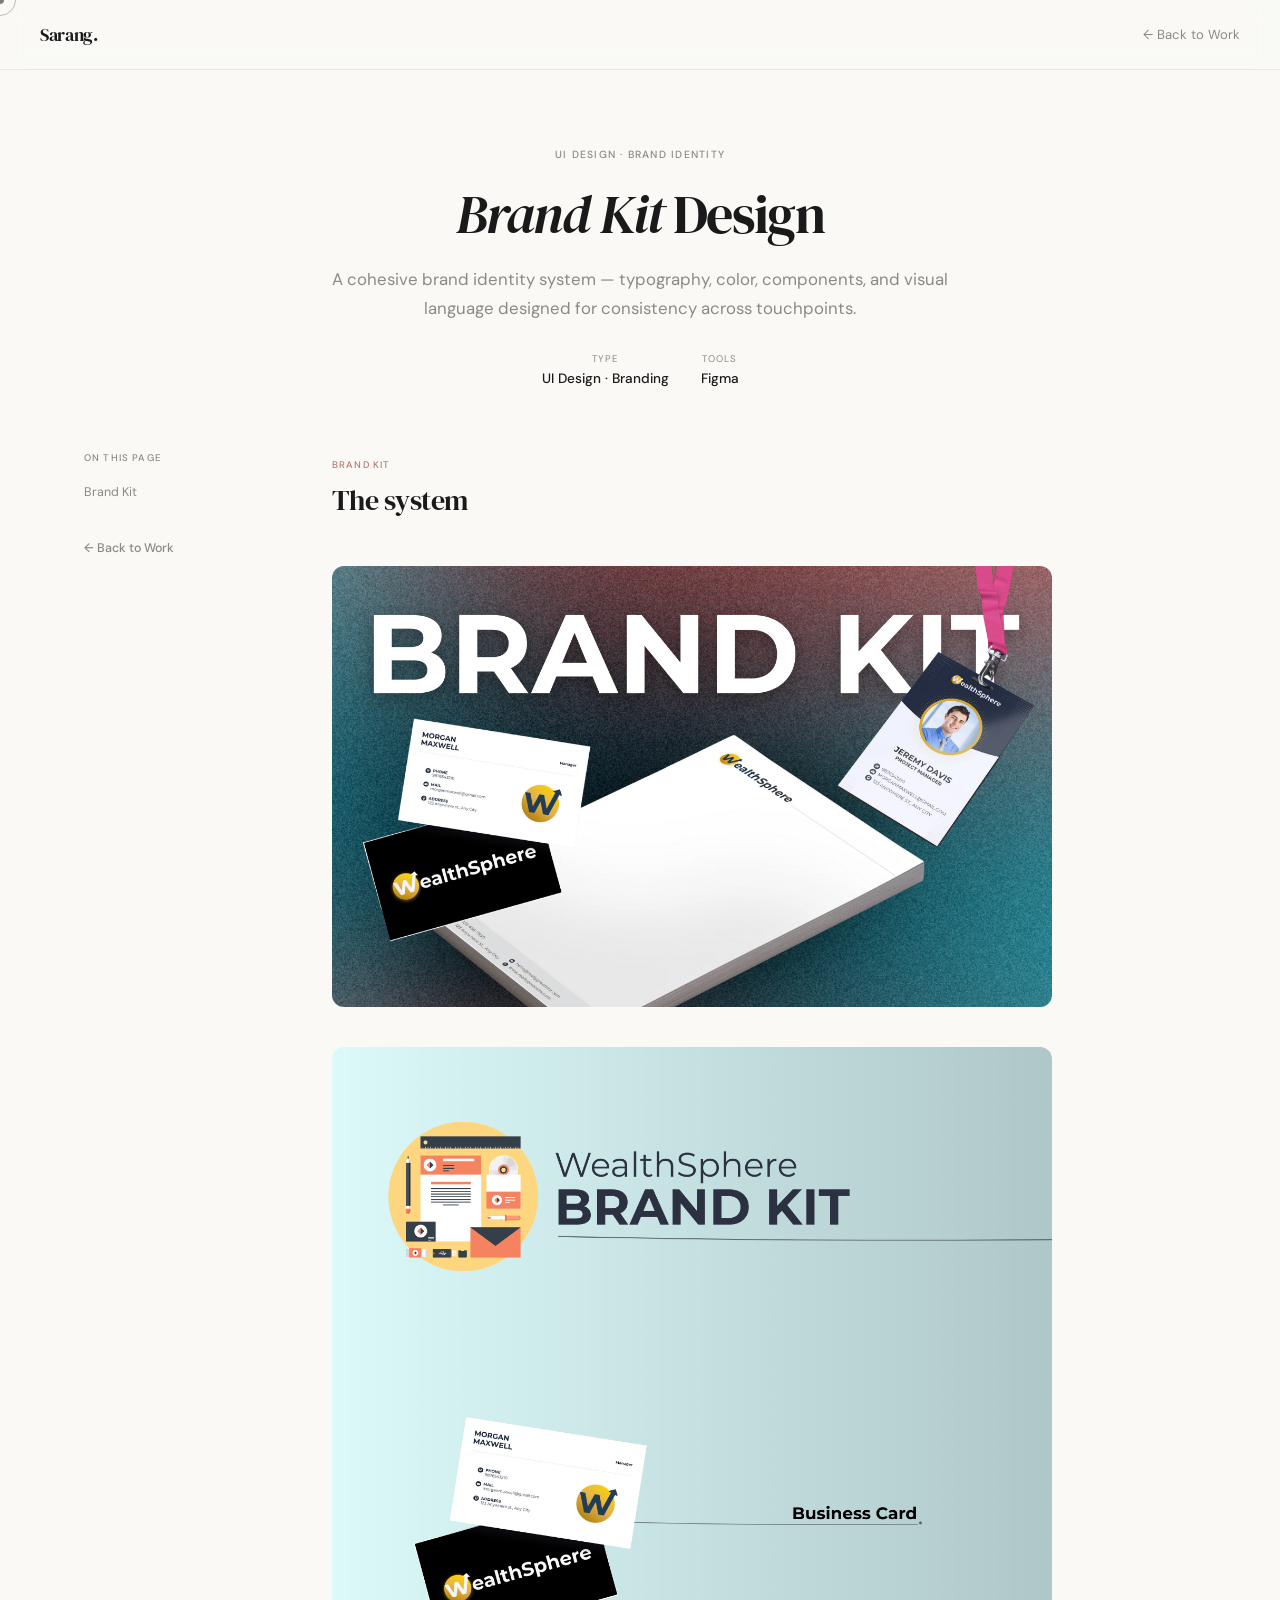
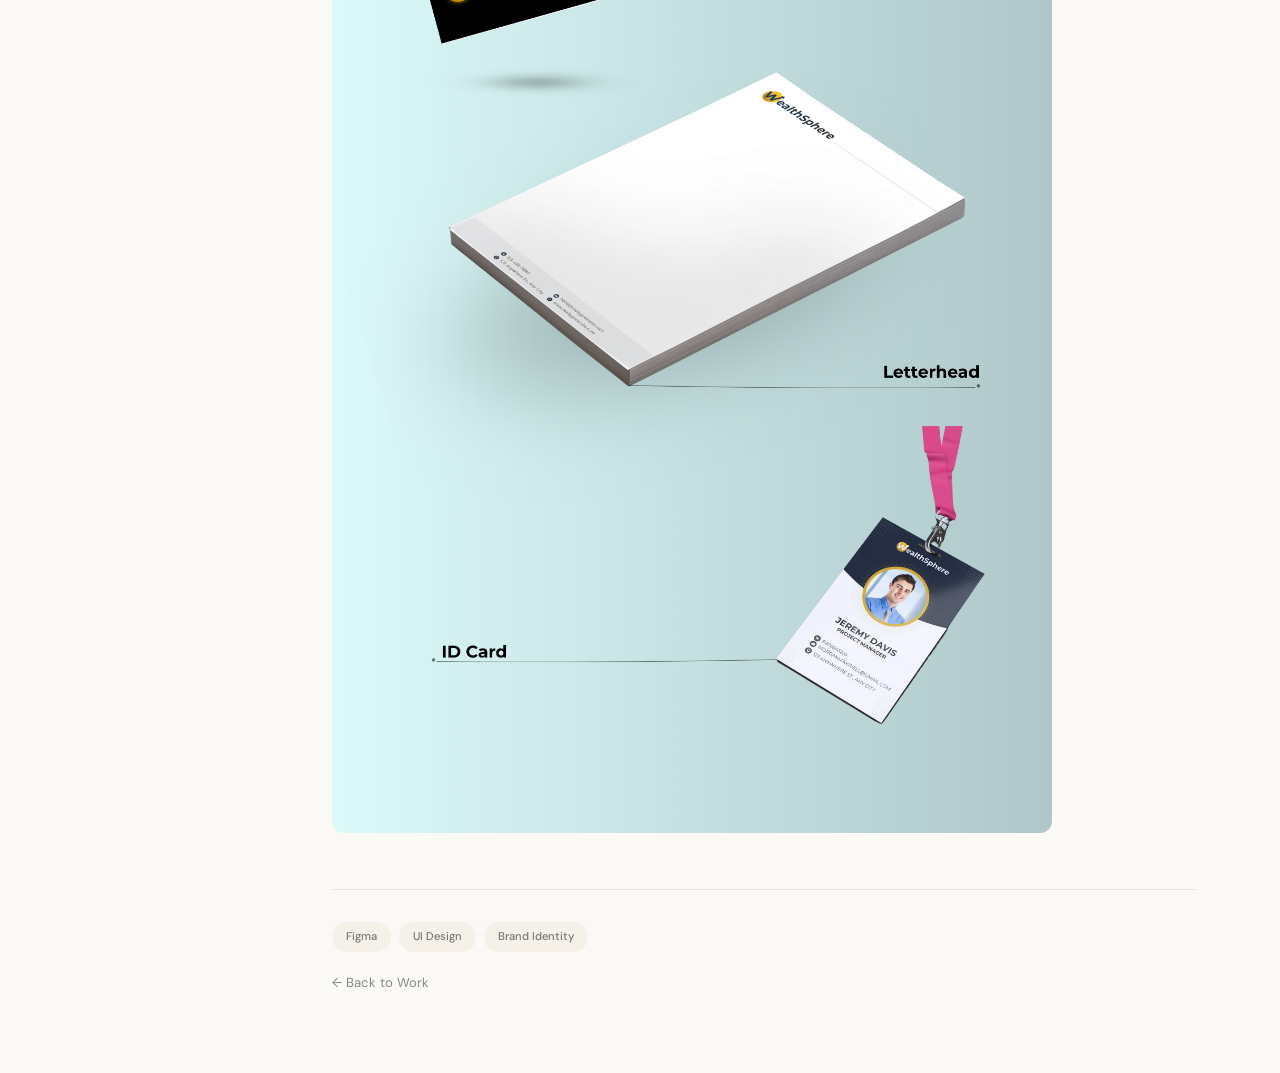
==== case-studies/brandkit.html @ 16dc3d40 "Add new case studies: EpicSix, Pulse, Kerala Murals, Brand Kit, Sandookchi, YONO" ====
<!DOCTYPE html>
<html lang="en">
<head>
  <meta charset="UTF-8"/>
  <meta name="viewport" content="width=device-width, initial-scale=1.0"/>
  <title>Brand Kit · Sarang N</title>
  <link href="https://fonts.googleapis.com/css2?family=DM+Serif+Display:ital@0;1&family=DM+Sans:wght@300;400;500&display=swap" rel="stylesheet"/>
  <link rel="stylesheet" href="../shared.css"/>
  <style>
    .full-img{width:100%;border-radius:12px;overflow:hidden;margin-top:24px}
    .full-img img{width:100%;height:auto;display:block}
    .img-stack{display:flex;flex-direction:column;gap:16px;margin-top:24px}
  </style>
</head>
<body>
  <div class="cursor" id="cursor"></div>
  <div class="cursor-ring" id="cursorRing"></div>
  <nav class="cs-nav">
    <a class="cs-nav-logo" href="../index.html">Sarang.</a>
    <a class="cs-nav-back" href="../index.html#work">&#8592; Back to Work</a>
  </nav>
  <div class="cs-hero">
    <span class="cs-tag">UI Design &#183; Brand Identity</span>
    <h1 class="cs-hero-title"><em>Brand Kit</em> Design</h1>
    <p class="cs-hero-sub">A cohesive brand identity system — typography, color, components, and visual language designed for consistency across touchpoints.</p>
    <div class="cs-meta-row">
      <div class="cs-meta-item"><span class="cs-meta-label">Type</span><span class="cs-meta-val">UI Design &#183; Branding</span></div>
      <div class="cs-meta-item"><span class="cs-meta-label">Tools</span><span class="cs-meta-val">Figma</span></div>
    </div>
  </div>
  <div class="page-wrap">
    <aside class="toc">
      <div class="toc-label">On this page</div>
      <a href="#screens">Brand Kit</a>
      <div class="toc-spacer"></div>
      <a href="../index.html#work" class="toc-back">&#8592; Back to Work</a>
    </aside>
    <div class="cs-body">
      <div class="cs-content">

        <div class="cs-section" id="screens">
          <span class="cs-section-label">Brand Kit</span>
          <h2 class="cs-section-title">The system</h2>
          <div class="img-stack">
            <div class="full-img"><img src="../assets/brandkit/brandkit1.png" alt="Brand Kit — Part 1"/></div>
            <div class="full-img"><img src="../assets/brandkit/brandkit2.png" alt="Brand Kit — Part 2"/></div>
          </div>
        </div>

      </div>
      <div class="page-footer-meta">
        <div class="tools-row"><span class="tool-pill">Figma</span><span class="tool-pill">UI Design</span><span class="tool-pill">Brand Identity</span></div>
        <a href="../index.html#work" class="btn-back">&#8592; Back to Work</a>
      </div>
    </div>
  </div>
  <script src="../shared.js"></script>
</body>
</html>
---- shared.css ----
/* shared.css — Case study design system */
:root {
  --bg: #faf9f6;
  --text: #1a1a1a;
  --muted: rgba(0,0,0,.45);
  --border: rgba(0,0,0,.07);
  --terracotta: #b87a6a;
  --gold: #c9a96e;
  --cream: #f5f0e8;
  --sand: #e8e0d4;
}
*{margin:0;padding:0;box-sizing:border-box}
html{scroll-behavior:smooth}
body{background:var(--bg);color:var(--text);font-family:'DM Sans',sans-serif;font-weight:400;line-height:1.6;-webkit-font-smoothing:antialiased;overflow-x:hidden;cursor:none}
::selection{background:rgba(0,0,0,.1)}
img{max-width:100%;height:auto;display:block}

/* Cursor */
.cursor{position:fixed;width:32px;height:32px;border:1.5px solid rgba(0,0,0,.25);border-radius:50%;pointer-events:none;z-index:9999;transform:translate(-50%,-50%);transition:width .3s,height .3s,border-color .3s,background .3s;mix-blend-mode:normal}
.cursor-ring{position:fixed;width:8px;height:8px;background:rgba(0,0,0,.5);border-radius:50%;pointer-events:none;z-index:10000;transform:translate(-50%,-50%);transition:width .3s,height .3s,background .3s}
.cursor.hover{width:56px;height:56px;border-color:rgba(0,0,0,.08);background:rgba(0,0,0,.04)}
.cursor-ring.hover{width:4px;height:4px;background:rgba(0,0,0,.3)}
@media(hover:none){.cursor,.cursor-ring{display:none}}

/* Nav */
.cs-nav{position:fixed;top:0;left:0;right:0;z-index:1000;display:flex;align-items:center;justify-content:space-between;padding:20px 40px;background:rgba(250,249,246,.85);backdrop-filter:blur(12px);-webkit-backdrop-filter:blur(12px);border-bottom:1px solid var(--border)}
.cs-nav-logo{font-family:'DM Serif Display',serif;font-size:1.15rem;font-weight:400;color:var(--text);text-decoration:none;letter-spacing:-.02em}
.cs-nav-back{font-size:.82rem;color:var(--muted);text-decoration:none;transition:color .25s;display:inline-flex;align-items:center;gap:4px}
.cs-nav-back:hover{color:var(--text)}
@media(max-width:600px){.cs-nav{padding:16px 20px}}

/* Hero */
.cs-hero{max-width:820px;margin:0 auto;padding:140px 24px 60px;text-align:center}
.cs-tag{display:inline-block;font-size:.65rem;font-weight:500;letter-spacing:.12em;text-transform:uppercase;color:var(--muted);margin-bottom:20px}
.cs-hero-title{font-family:'DM Serif Display',serif;font-size:clamp(2rem,4.2vw,3.6rem);font-weight:400;line-height:1.15;letter-spacing:-.03em;margin-bottom:20px;color:var(--text)}
.cs-hero-sub{font-size:1.05rem;color:var(--muted);line-height:1.7;max-width:640px;margin:0 auto 28px}
.cs-meta-row{display:flex;gap:32px;justify-content:center;flex-wrap:wrap}
.cs-meta-item{display:flex;flex-direction:column;gap:2px;align-items:center}
.cs-meta-label{font-size:.6rem;letter-spacing:.1em;text-transform:uppercase;color:var(--muted)}
.cs-meta-val{font-size:.85rem;font-weight:500;color:var(--text)}
@media(max-width:600px){.cs-hero{padding:120px 20px 40px}.cs-meta-row{gap:16px}}

/* Page layout */
.page-wrap{display:grid;grid-template-columns:200px 1fr;max-width:1160px;margin:0 auto;padding:0 24px 80px;gap:48px}
@media(max-width:900px){.page-wrap{grid-template-columns:1fr;padding:0 20px 60px;gap:0}}

/* TOC */
.toc{position:sticky;top:100px;align-self:start;display:flex;flex-direction:column;gap:6px;font-size:.78rem}
.toc-label{font-size:.6rem;font-weight:500;letter-spacing:.12em;text-transform:uppercase;color:var(--muted);margin-bottom:8px}
.toc a{color:var(--muted);text-decoration:none;transition:color .25s;padding:4px 0}
.toc a:hover,.toc a.active{color:var(--text)}
.toc-spacer{flex:1;min-height:16px}
.toc-back{margin-top:auto;font-weight:500}
@media(max-width:900px){.toc{display:none}}

/* Body */
.cs-body{min-width:0}
.cs-screens{margin-bottom:48px}
.cs-img-grid{display:grid;grid-template-columns:1fr 1fr;gap:16px}
.cs-img-block{border-radius:12px;overflow:hidden;background:var(--cream)}
.cs-img-block img{width:100%;height:auto;display:block}
.cs-img-caption{font-size:.75rem;color:var(--muted);text-align:center;margin-top:12px}

/* Content sections */
.cs-content{max-width:720px}
.cs-section{margin-bottom:56px}
.cs-section-label{display:inline-block;font-size:.6rem;font-weight:500;letter-spacing:.12em;text-transform:uppercase;color:var(--terracotta);margin-bottom:10px}
.cs-section-title{font-family:'DM Serif Display',serif;font-size:clamp(1.3rem,2.2vw,1.75rem);font-weight:400;line-height:1.3;letter-spacing:-.02em;margin-bottom:16px;color:var(--text)}
.cs-body-text{font-size:.95rem;color:rgba(0,0,0,.65);line-height:1.75;margin-bottom:16px}

/* Focus list */
.focus-list{display:flex;flex-direction:column;gap:16px;margin-top:8px}
.focus-item{display:flex;gap:14px;align-items:flex-start}
.focus-icon{font-size:1.3rem;flex-shrink:0;width:28px;text-align:center;margin-top:2px}
.focus-text{font-size:.9rem;color:rgba(0,0,0,.65);line-height:1.7}
.focus-text strong{color:var(--text);font-weight:500}

/* Dot list */
.dot-list{display:flex;flex-direction:column;gap:10px;margin-top:8px}
.dot-item{display:flex;gap:12px;align-items:flex-start}
.dot{width:8px;height:8px;border-radius:50%;background:var(--terracotta);flex-shrink:0;margin-top:8px}
.dot-item span{font-size:.9rem;color:rgba(0,0,0,.65);line-height:1.7}

/* Insight list */
.insight-list{display:flex;flex-direction:column;gap:16px;margin-top:8px}
.insight-card{display:flex;gap:16px;padding:20px;border:1px solid var(--border);border-radius:12px;background:rgba(255,255,255,.5);transition:border-color .3s}
.insight-card:hover{border-color:rgba(0,0,0,.15)}
.insight-n{font-family:'DM Serif Display',serif;font-size:1.6rem;color:var(--terracotta);line-height:1;flex-shrink:0;width:36px;opacity:.6}
.insight-title{font-size:.9rem;font-weight:500;color:var(--text);margin-bottom:4px}
.insight-body{font-size:.85rem;color:rgba(0,0,0,.55);line-height:1.65}

/* Card grid */
.card-grid{display:grid;grid-template-columns:1fr 1fr;gap:14px;margin-top:8px}
.card-grid.cols3{grid-template-columns:1fr 1fr 1fr}
.card{padding:20px;border-radius:12px;border:1px solid var(--border);background:rgba(255,255,255,.5)}
.card.dark{background:var(--text);color:rgba(255,255,255,.85);border-color:transparent}
.card.dark .card-title{color:#fff}
.card.dark .card-body{color:rgba(255,255,255,.55)}
.card-num{font-size:.65rem;font-weight:500;letter-spacing:.08em;text-transform:uppercase;color:var(--muted);margin-bottom:6px}
.card.dark .card-num{color:rgba(255,255,255,.35)}
.card-title{font-size:.9rem;font-weight:500;margin-bottom:4px;color:var(--text)}
.card-body{font-size:.82rem;color:rgba(0,0,0,.55);line-height:1.6}
@media(max-width:700px){.card-grid,.card-grid.cols3{grid-template-columns:1fr}}

/* Footer meta */
.page-footer-meta{display:flex;flex-direction:column;gap:20px;align-items:flex-start;margin-top:48px;padding-top:32px;border-top:1px solid var(--border)}
.tools-row{display:flex;gap:8px;flex-wrap:wrap}
.tool-pill{font-size:.7rem;padding:6px 14px;border-radius:100px;background:var(--cream);color:rgba(0,0,0,.5);font-weight:500}
.btn-back{font-size:.82rem;color:var(--muted);text-decoration:none;transition:color .25s;display:inline-flex;align-items:center;gap:6px}
.btn-back:hover{color:var(--text)}

/* Pull quote */
.pull-quote{border-left:2px solid var(--terracotta);padding:12px 20px;background:rgba(184,122,106,.04);border-radius:0 8px 8px 0;margin-top:12px}
.pull-quote p{font-size:.95rem;font-weight:400;color:rgba(0,0,0,.7);line-height:1.7;font-style:italic}

/* Closing box */
.closing-box{padding:24px;border:1px solid var(--border);border-radius:12px;background:rgba(255,255,255,.5);margin-top:8px}
.closing-box p{font-size:.92rem;color:rgba(0,0,0,.6);line-height:1.75}

/* Scenario box */
.scenario-box{border:1px solid var(--border);border-radius:12px;padding:24px;margin-top:12px;background:rgba(255,255,255,.5)}
.scenario-name{font-size:.95rem;font-weight:500;color:var(--text);margin-bottom:2px}
.scenario-sub{font-size:.78rem;color:var(--muted);margin-bottom:16px}
.scenario-cols{display:grid;grid-template-columns:1fr 1fr;gap:16px}
.scenario-col{padding:16px;border-radius:8px;font-size:.85rem;line-height:1.6}
.scenario-col.bad{background:rgba(0,0,0,.03);color:rgba(0,0,0,.5)}
.scenario-col.good{background:rgba(184,122,106,.06);color:rgba(0,0,0,.65)}
.scenario-col-label{font-size:.7rem;font-weight:600;letter-spacing:.06em;text-transform:uppercase;margin-bottom:8px}
.scenario-col.bad .scenario-col-label{color:rgba(0,0,0,.3)}
.scenario-col.good .scenario-col-label{color:var(--terracotta)}
@media(max-width:600px){.scenario-cols{grid-template-columns:1fr}}

/* Test stats */
.test-stats{display:grid;grid-template-columns:1fr 1fr;gap:14px;margin-top:8px}
.test-stat{padding:20px;border-radius:12px;background:rgba(255,255,255,.5);border:1px solid var(--border)}
.test-stat-num{font-family:'DM Serif Display',serif;font-size:1.15rem;color:var(--text);margin-bottom:4px}
.test-stat-desc{font-size:.78rem;color:rgba(0,0,0,.5);line-height:1.5}
@media(max-width:600px){.test-stats{grid-template-columns:1fr}}

/* Scroll reveal */
.reveal{opacity:0;transform:translateY(24px);transition:opacity .7s cubic-bezier(.16,1,.3,1),transform .7s cubic-bezier(.16,1,.3,1)}
.reveal.visible{opacity:1;transform:translateY(0)}
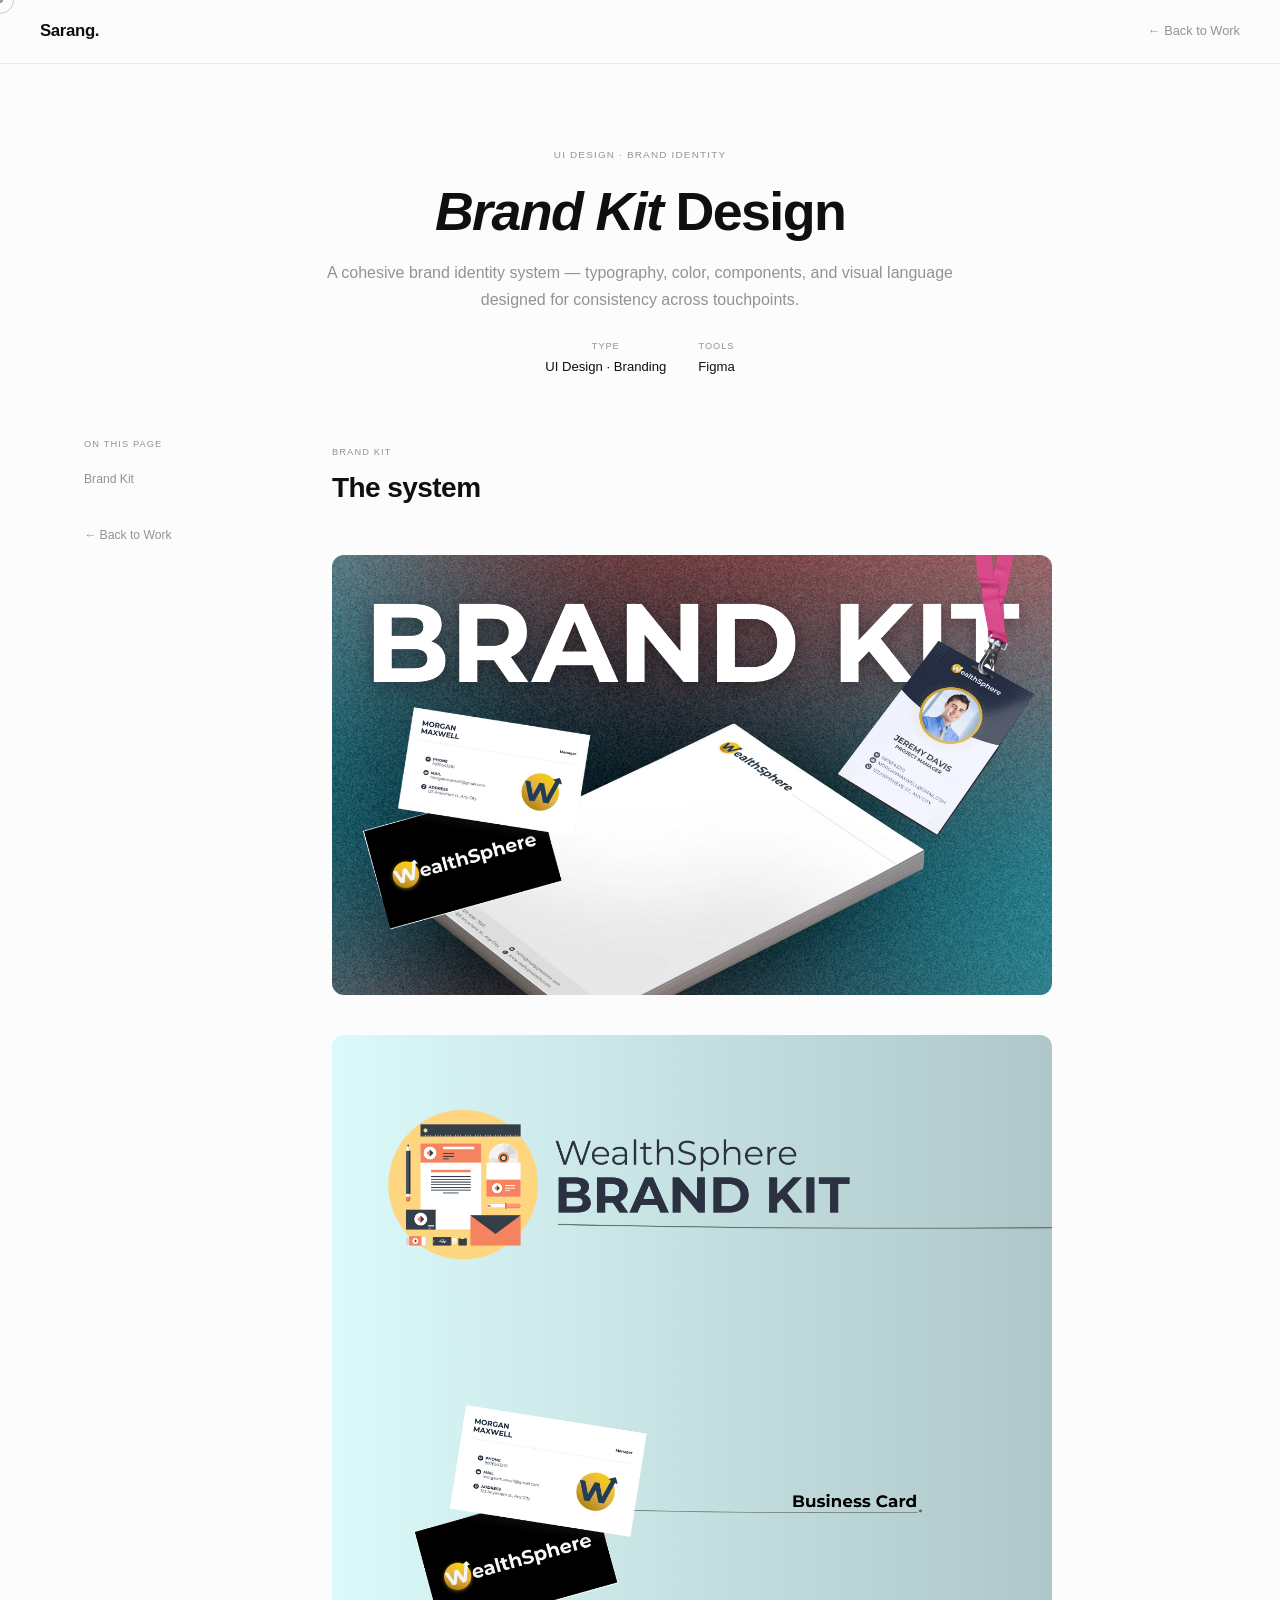
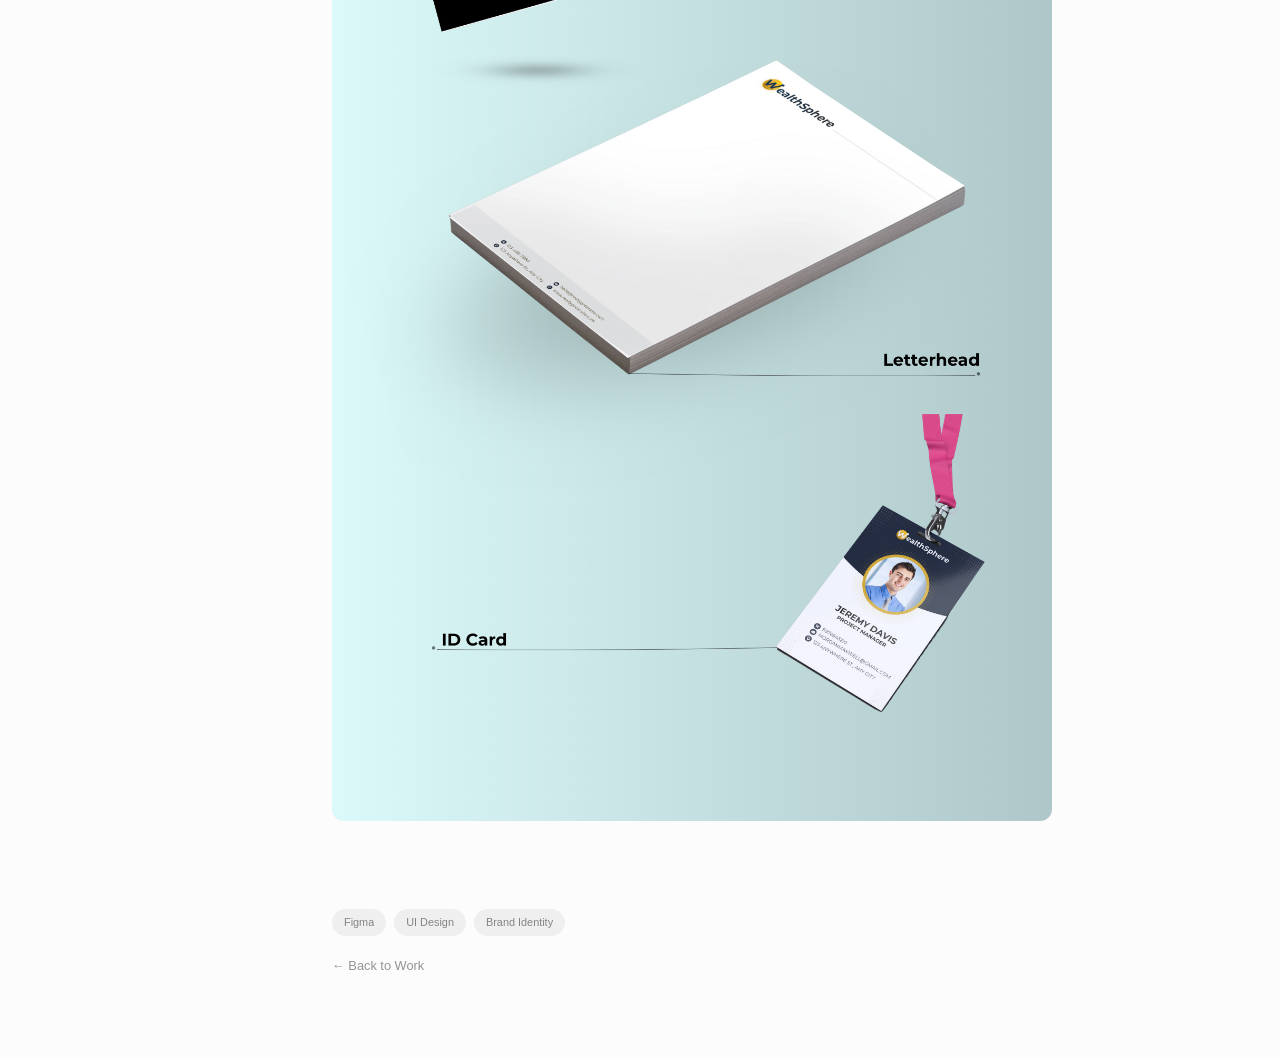
==== commit b35dcbee: "Design consistency: unified Satoshi font, monochrome palette, updated shared.css to match main site " ====
--- a/case-studies/brandkit.html
+++ b/case-studies/brandkit.html
@@ -4,7 +4,7 @@
   <meta charset="UTF-8"/>
   <meta name="viewport" content="width=device-width, initial-scale=1.0"/>
   <title>Brand Kit · Sarang N</title>
-  <link href="https://fonts.googleapis.com/css2?family=DM+Serif+Display:ital@0;1&family=DM+Sans:wght@300;400;500&display=swap" rel="stylesheet"/>
+  <link href="https://api.fontshare.com/v2/css?f[]=satoshi@400,500,700,900&display=swap" rel="stylesheet">
   <link rel="stylesheet" href="../shared.css"/>
   <style>
     .full-img{width:100%;border-radius:12px;overflow:hidden;margin-top:24px}
--- a/shared.css
+++ b/shared.css
@@ -1,43 +1,43 @@
-/* shared.css — Case study design system */
+/* shared.css — Case study design system (aligned with main site) */
 :root {
-  --bg: #faf9f6;
-  --text: #1a1a1a;
-  --muted: rgba(0,0,0,.45);
+  --bg: #fcfcfc;
+  --text: #0f0f0f;
+  --muted: rgba(0,0,0,.42);
   --border: rgba(0,0,0,.07);
-  --terracotta: #b87a6a;
-  --gold: #c9a96e;
-  --cream: #f5f0e8;
-  --sand: #e8e0d4;
+  --accent: #0f0f0f;
+  --accent-muted: rgba(0,0,0,.05);
 }
 *{margin:0;padding:0;box-sizing:border-box}
 html{scroll-behavior:smooth}
-body{background:var(--bg);color:var(--text);font-family:'DM Sans',sans-serif;font-weight:400;line-height:1.6;-webkit-font-smoothing:antialiased;overflow-x:hidden;cursor:none}
-::selection{background:rgba(0,0,0,.1)}
+body{background:var(--bg);color:var(--text);font-family:'Satoshi',sans-serif;font-weight:400;line-height:1.6;-webkit-font-smoothing:antialiased;overflow-x:hidden}
+::selection{background:rgba(0,0,0,.08)}
 img{max-width:100%;height:auto;display:block}
 
 /* Cursor */
-.cursor{position:fixed;width:32px;height:32px;border:1.5px solid rgba(0,0,0,.25);border-radius:50%;pointer-events:none;z-index:9999;transform:translate(-50%,-50%);transition:width .3s,height .3s,border-color .3s,background .3s;mix-blend-mode:normal}
-.cursor-ring{position:fixed;width:8px;height:8px;background:rgba(0,0,0,.5);border-radius:50%;pointer-events:none;z-index:10000;transform:translate(-50%,-50%);transition:width .3s,height .3s,background .3s}
-.cursor.hover{width:56px;height:56px;border-color:rgba(0,0,0,.08);background:rgba(0,0,0,.04)}
-.cursor-ring.hover{width:4px;height:4px;background:rgba(0,0,0,.3)}
+.cursor{position:fixed;width:28px;height:28px;border:1.5px solid rgba(0,0,0,.2);border-radius:50%;pointer-events:none;z-index:9999;transform:translate(-50%,-50%);transition:width .35s,height .35s,border-color .35s,background .35s}
+.cursor-ring{position:fixed;width:6px;height:6px;background:rgba(0,0,0,.4);border-radius:50%;pointer-events:none;z-index:10000;transform:translate(-50%,-50%);transition:width .35s,height .35s,background .35s}
+.cursor.hover{width:52px;height:52px;border-color:rgba(0,0,0,.06);background:rgba(0,0,0,.03)}
+.cursor-ring.hover{width:3px;height:3px;background:rgba(0,0,0,.25)}
 @media(hover:none){.cursor,.cursor-ring{display:none}}
+body{cursor:none}
+@media(hover:none){body{cursor:auto}}
 
 /* Nav */
-.cs-nav{position:fixed;top:0;left:0;right:0;z-index:1000;display:flex;align-items:center;justify-content:space-between;padding:20px 40px;background:rgba(250,249,246,.85);backdrop-filter:blur(12px);-webkit-backdrop-filter:blur(12px);border-bottom:1px solid var(--border)}
-.cs-nav-logo{font-family:'DM Serif Display',serif;font-size:1.15rem;font-weight:400;color:var(--text);text-decoration:none;letter-spacing:-.02em}
-.cs-nav-back{font-size:.82rem;color:var(--muted);text-decoration:none;transition:color .25s;display:inline-flex;align-items:center;gap:4px}
+.cs-nav{position:fixed;top:0;left:0;right:0;z-index:1000;display:flex;align-items:center;justify-content:space-between;padding:18px 40px;background:rgba(252,252,252,.88);backdrop-filter:blur(12px);-webkit-backdrop-filter:blur(12px);border-bottom:1px solid var(--border)}
+.cs-nav-logo{font-family:'Satoshi',sans-serif;font-size:1.05rem;font-weight:600;color:var(--text);text-decoration:none;letter-spacing:-.02em}
+.cs-nav-back{font-size:.8rem;color:var(--muted);text-decoration:none;transition:color .25s;display:inline-flex;align-items:center;gap:4px}
 .cs-nav-back:hover{color:var(--text)}
-@media(max-width:600px){.cs-nav{padding:16px 20px}}
+@media(max-width:600px){.cs-nav{padding:14px 20px}}
 
 /* Hero */
 .cs-hero{max-width:820px;margin:0 auto;padding:140px 24px 60px;text-align:center}
-.cs-tag{display:inline-block;font-size:.65rem;font-weight:500;letter-spacing:.12em;text-transform:uppercase;color:var(--muted);margin-bottom:20px}
-.cs-hero-title{font-family:'DM Serif Display',serif;font-size:clamp(2rem,4.2vw,3.6rem);font-weight:400;line-height:1.15;letter-spacing:-.03em;margin-bottom:20px;color:var(--text)}
-.cs-hero-sub{font-size:1.05rem;color:var(--muted);line-height:1.7;max-width:640px;margin:0 auto 28px}
+.cs-tag{display:inline-block;font-size:.62rem;font-weight:500;letter-spacing:.12em;text-transform:uppercase;color:var(--muted);margin-bottom:18px}
+.cs-hero-title{font-size:clamp(2rem,4.2vw,3.6rem);font-weight:600;line-height:1.12;letter-spacing:-.03em;margin-bottom:18px;color:var(--text)}
+.cs-hero-sub{font-size:1rem;color:var(--muted);line-height:1.7;max-width:640px;margin:0 auto 26px}
 .cs-meta-row{display:flex;gap:32px;justify-content:center;flex-wrap:wrap}
 .cs-meta-item{display:flex;flex-direction:column;gap:2px;align-items:center}
-.cs-meta-label{font-size:.6rem;letter-spacing:.1em;text-transform:uppercase;color:var(--muted)}
-.cs-meta-val{font-size:.85rem;font-weight:500;color:var(--text)}
+.cs-meta-label{font-size:.58rem;letter-spacing:.1em;text-transform:uppercase;color:var(--muted)}
+.cs-meta-val{font-size:.82rem;font-weight:500;color:var(--text)}
 @media(max-width:600px){.cs-hero{padding:120px 20px 40px}.cs-meta-row{gap:16px}}
 
 /* Page layout */
@@ -45,8 +45,8 @@
 @media(max-width:900px){.page-wrap{grid-template-columns:1fr;padding:0 20px 60px;gap:0}}
 
 /* TOC */
-.toc{position:sticky;top:100px;align-self:start;display:flex;flex-direction:column;gap:6px;font-size:.78rem}
-.toc-label{font-size:.6rem;font-weight:500;letter-spacing:.12em;text-transform:uppercase;color:var(--muted);margin-bottom:8px}
+.toc{position:sticky;top:100px;align-self:start;display:flex;flex-direction:column;gap:6px;font-size:.76rem}
+.toc-label{font-size:.58rem;font-weight:500;letter-spacing:.12em;text-transform:uppercase;color:var(--muted);margin-bottom:8px}
 .toc a{color:var(--muted);text-decoration:none;transition:color .25s;padding:4px 0}
 .toc a:hover,.toc a.active{color:var(--text)}
 .toc-spacer{flex:1;min-height:16px}
@@ -57,84 +57,84 @@
 .cs-body{min-width:0}
 .cs-screens{margin-bottom:48px}
 .cs-img-grid{display:grid;grid-template-columns:1fr 1fr;gap:16px}
-.cs-img-block{border-radius:12px;overflow:hidden;background:var(--cream)}
+.cs-img-block{border-radius:10px;overflow:hidden;background:var(--accent-muted)}
 .cs-img-block img{width:100%;height:auto;display:block}
-.cs-img-caption{font-size:.75rem;color:var(--muted);text-align:center;margin-top:12px}
+.cs-img-caption{font-size:.72rem;color:var(--muted);text-align:center;margin-top:10px}
 
 /* Content sections */
 .cs-content{max-width:720px}
 .cs-section{margin-bottom:56px}
-.cs-section-label{display:inline-block;font-size:.6rem;font-weight:500;letter-spacing:.12em;text-transform:uppercase;color:var(--terracotta);margin-bottom:10px}
-.cs-section-title{font-family:'DM Serif Display',serif;font-size:clamp(1.3rem,2.2vw,1.75rem);font-weight:400;line-height:1.3;letter-spacing:-.02em;margin-bottom:16px;color:var(--text)}
-.cs-body-text{font-size:.95rem;color:rgba(0,0,0,.65);line-height:1.75;margin-bottom:16px}
+.cs-section-label{display:inline-block;font-size:.58rem;font-weight:500;letter-spacing:.12em;text-transform:uppercase;color:var(--muted);margin-bottom:10px}
+.cs-section-title{font-size:clamp(1.3rem,2.2vw,1.75rem);font-weight:600;line-height:1.3;letter-spacing:-.02em;margin-bottom:14px;color:var(--text)}
+.cs-body-text{font-size:.92rem;color:rgba(0,0,0,.6);line-height:1.75;margin-bottom:16px}
 
 /* Focus list */
-.focus-list{display:flex;flex-direction:column;gap:16px;margin-top:8px}
-.focus-item{display:flex;gap:14px;align-items:flex-start}
-.focus-icon{font-size:1.3rem;flex-shrink:0;width:28px;text-align:center;margin-top:2px}
-.focus-text{font-size:.9rem;color:rgba(0,0,0,.65);line-height:1.7}
+.focus-list{display:flex;flex-direction:column;gap:14px;margin-top:8px}
+.focus-item{display:flex;gap:12px;align-items:flex-start}
+.focus-icon{font-size:1.2rem;flex-shrink:0;width:26px;text-align:center;margin-top:2px}
+.focus-text{font-size:.88rem;color:rgba(0,0,0,.6);line-height:1.7}
 .focus-text strong{color:var(--text);font-weight:500}
 
 /* Dot list */
 .dot-list{display:flex;flex-direction:column;gap:10px;margin-top:8px}
-.dot-item{display:flex;gap:12px;align-items:flex-start}
-.dot{width:8px;height:8px;border-radius:50%;background:var(--terracotta);flex-shrink:0;margin-top:8px}
-.dot-item span{font-size:.9rem;color:rgba(0,0,0,.65);line-height:1.7}
+.dot-item{display:flex;gap:10px;align-items:flex-start}
+.dot{width:6px;height:6px;border-radius:50%;background:var(--text);flex-shrink:0;margin-top:9px;opacity:.2}
+.dot-item span{font-size:.88rem;color:rgba(0,0,0,.6);line-height:1.7}
 
 /* Insight list */
-.insight-list{display:flex;flex-direction:column;gap:16px;margin-top:8px}
-.insight-card{display:flex;gap:16px;padding:20px;border:1px solid var(--border);border-radius:12px;background:rgba(255,255,255,.5);transition:border-color .3s}
-.insight-card:hover{border-color:rgba(0,0,0,.15)}
-.insight-n{font-family:'DM Serif Display',serif;font-size:1.6rem;color:var(--terracotta);line-height:1;flex-shrink:0;width:36px;opacity:.6}
-.insight-title{font-size:.9rem;font-weight:500;color:var(--text);margin-bottom:4px}
-.insight-body{font-size:.85rem;color:rgba(0,0,0,.55);line-height:1.65}
+.insight-list{display:flex;flex-direction:column;gap:14px;margin-top:8px}
+.insight-card{display:flex;gap:16px;padding:20px;border:1px solid var(--border);border-radius:12px;background:#fff;transition:border-color .3s}
+.insight-card:hover{border-color:rgba(0,0,0,.14)}
+.insight-n{font-size:1.4rem;font-weight:600;color:var(--text);line-height:1;flex-shrink:0;width:32px;opacity:.15}
+.insight-title{font-size:.88rem;font-weight:500;color:var(--text);margin-bottom:4px}
+.insight-body{font-size:.82rem;color:rgba(0,0,0,.5);line-height:1.65}
 
 /* Card grid */
 .card-grid{display:grid;grid-template-columns:1fr 1fr;gap:14px;margin-top:8px}
 .card-grid.cols3{grid-template-columns:1fr 1fr 1fr}
-.card{padding:20px;border-radius:12px;border:1px solid var(--border);background:rgba(255,255,255,.5)}
+.card{padding:20px;border-radius:12px;border:1px solid var(--border);background:#fff}
 .card.dark{background:var(--text);color:rgba(255,255,255,.85);border-color:transparent}
 .card.dark .card-title{color:#fff}
-.card.dark .card-body{color:rgba(255,255,255,.55)}
-.card-num{font-size:.65rem;font-weight:500;letter-spacing:.08em;text-transform:uppercase;color:var(--muted);margin-bottom:6px}
-.card.dark .card-num{color:rgba(255,255,255,.35)}
-.card-title{font-size:.9rem;font-weight:500;margin-bottom:4px;color:var(--text)}
-.card-body{font-size:.82rem;color:rgba(0,0,0,.55);line-height:1.6}
+.card.dark .card-body{color:rgba(255,255,255,.5)}
+.card-num{font-size:.62rem;font-weight:500;letter-spacing:.08em;text-transform:uppercase;color:var(--muted);margin-bottom:6px}
+.card.dark .card-num{color:rgba(255,255,255,.3)}
+.card-title{font-size:.88rem;font-weight:500;margin-bottom:4px;color:var(--text)}
+.card-body{font-size:.8rem;color:rgba(0,0,0,.5);line-height:1.6}
 @media(max-width:700px){.card-grid,.card-grid.cols3{grid-template-columns:1fr}}
 
 /* Footer meta */
-.page-footer-meta{display:flex;flex-direction:column;gap:20px;align-items:flex-start;margin-top:48px;padding-top:32px;border-top:1px solid var(--border)}
+.page-footer-meta{display:flex;flex-direction:column;gap:20px;align-items:flex-start;margin-top:48px;padding-top:32px}
 .tools-row{display:flex;gap:8px;flex-wrap:wrap}
-.tool-pill{font-size:.7rem;padding:6px 14px;border-radius:100px;background:var(--cream);color:rgba(0,0,0,.5);font-weight:500}
-.btn-back{font-size:.82rem;color:var(--muted);text-decoration:none;transition:color .25s;display:inline-flex;align-items:center;gap:6px}
+.tool-pill{font-size:.68rem;padding:5px 12px;border-radius:100px;background:var(--accent-muted);color:rgba(0,0,0,.45);font-weight:500}
+.btn-back{font-size:.8rem;color:var(--muted);text-decoration:none;transition:color .25s;display:inline-flex;align-items:center;gap:6px}
 .btn-back:hover{color:var(--text)}
 
 /* Pull quote */
-.pull-quote{border-left:2px solid var(--terracotta);padding:12px 20px;background:rgba(184,122,106,.04);border-radius:0 8px 8px 0;margin-top:12px}
-.pull-quote p{font-size:.95rem;font-weight:400;color:rgba(0,0,0,.7);line-height:1.7;font-style:italic}
+.pull-quote{border-left:2px solid var(--text);padding:12px 20px;background:var(--accent-muted);border-radius:0 8px 8px 0;margin-top:12px}
+.pull-quote p{font-size:.92rem;font-weight:400;color:rgba(0,0,0,.65);line-height:1.7;font-style:italic}
 
 /* Closing box */
-.closing-box{padding:24px;border:1px solid var(--border);border-radius:12px;background:rgba(255,255,255,.5);margin-top:8px}
-.closing-box p{font-size:.92rem;color:rgba(0,0,0,.6);line-height:1.75}
+.closing-box{padding:24px;border:1px solid var(--border);border-radius:12px;background:#fff;margin-top:8px}
+.closing-box p{font-size:.9rem;color:rgba(0,0,0,.55);line-height:1.75}
 
 /* Scenario box */
-.scenario-box{border:1px solid var(--border);border-radius:12px;padding:24px;margin-top:12px;background:rgba(255,255,255,.5)}
-.scenario-name{font-size:.95rem;font-weight:500;color:var(--text);margin-bottom:2px}
-.scenario-sub{font-size:.78rem;color:var(--muted);margin-bottom:16px}
+.scenario-box{border:1px solid var(--border);border-radius:12px;padding:24px;margin-top:12px;background:#fff}
+.scenario-name{font-size:.92rem;font-weight:500;color:var(--text);margin-bottom:2px}
+.scenario-sub{font-size:.75rem;color:var(--muted);margin-bottom:16px}
 .scenario-cols{display:grid;grid-template-columns:1fr 1fr;gap:16px}
-.scenario-col{padding:16px;border-radius:8px;font-size:.85rem;line-height:1.6}
-.scenario-col.bad{background:rgba(0,0,0,.03);color:rgba(0,0,0,.5)}
-.scenario-col.good{background:rgba(184,122,106,.06);color:rgba(0,0,0,.65)}
-.scenario-col-label{font-size:.7rem;font-weight:600;letter-spacing:.06em;text-transform:uppercase;margin-bottom:8px}
+.scenario-col{padding:16px;border-radius:8px;font-size:.82rem;line-height:1.6}
+.scenario-col.bad{background:var(--accent-muted);color:rgba(0,0,0,.5)}
+.scenario-col.good{background:rgba(0,0,0,.04);color:rgba(0,0,0,.6)}
+.scenario-col-label{font-size:.68rem;font-weight:600;letter-spacing:.06em;text-transform:uppercase;margin-bottom:8px}
 .scenario-col.bad .scenario-col-label{color:rgba(0,0,0,.3)}
-.scenario-col.good .scenario-col-label{color:var(--terracotta)}
+.scenario-col.good .scenario-col-label{color:var(--text)}
 @media(max-width:600px){.scenario-cols{grid-template-columns:1fr}}
 
 /* Test stats */
 .test-stats{display:grid;grid-template-columns:1fr 1fr;gap:14px;margin-top:8px}
-.test-stat{padding:20px;border-radius:12px;background:rgba(255,255,255,.5);border:1px solid var(--border)}
-.test-stat-num{font-family:'DM Serif Display',serif;font-size:1.15rem;color:var(--text);margin-bottom:4px}
-.test-stat-desc{font-size:.78rem;color:rgba(0,0,0,.5);line-height:1.5}
+.test-stat{padding:20px;border-radius:12px;background:#fff;border:1px solid var(--border)}
+.test-stat-num{font-size:1.15rem;font-weight:600;color:var(--text);margin-bottom:4px}
+.test-stat-desc{font-size:.75rem;color:rgba(0,0,0,.45);line-height:1.5}
 @media(max-width:600px){.test-stats{grid-template-columns:1fr}}
 
 /* Scroll reveal */
